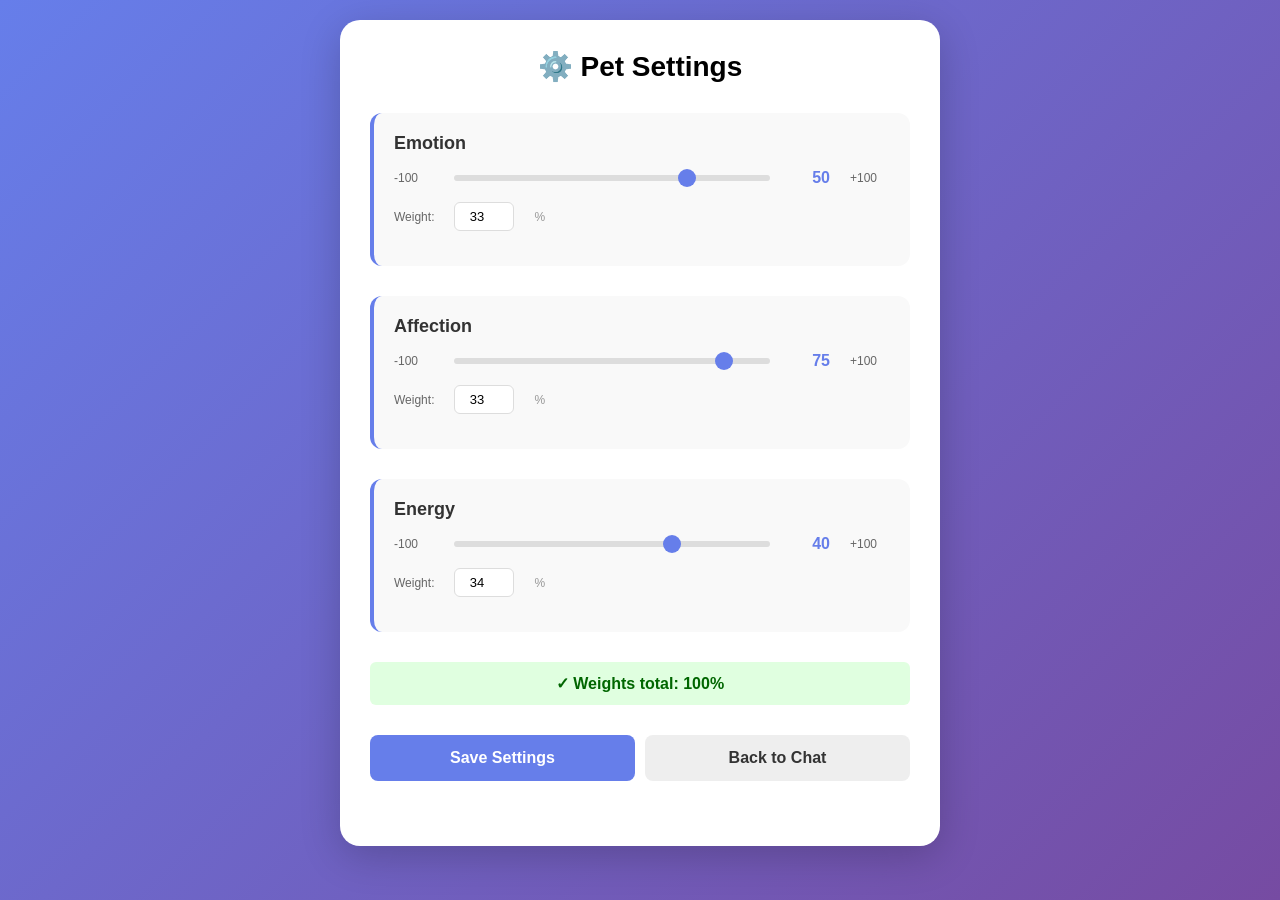
==== config-ui.html @ 9de70dff "init" ====
<!DOCTYPE html>
<html lang="en">
<head>
    <meta charset="UTF-8">
    <meta name="viewport" content="width=device-width, initial-scale=1.0">
    <title>AI Pet Settings</title>
    <style>
        * {
            margin: 0;
            padding: 0;
            box-sizing: border-box;
        }

        body {
            font-family: -apple-system, BlinkMacSystemFont, 'Segoe UI', Roboto, sans-serif;
            background: linear-gradient(135deg, #667eea 0%, #764ba2 100%);
            min-height: 100vh;
            padding: 20px;
        }

        .container {
            max-width: 600px;
            margin: 0 auto;
            background: white;
            border-radius: 20px;
            padding: 30px;
            box-shadow: 0 10px 40px rgba(0, 0, 0, 0.2);
        }

        h1 {
            font-size: 28px;
            margin-bottom: 30px;
            text-align: center;
        }

        .slider-group {
            margin-bottom: 30px;
            padding: 20px;
            background: #f9f9f9;
            border-radius: 12px;
            border-left: 4px solid #667eea;
        }

        .slider-group h2 {
            font-size: 18px;
            margin-bottom: 15px;
            color: #333;
        }

        .slider-row {
            display: flex;
            gap: 20px;
            align-items: center;
            margin-bottom: 15px;
        }

        .slider-row label {
            font-size: 12px;
            color: #666;
            min-width: 40px;
        }

        .slider-row input[type="range"] {
            flex: 1;
            height: 6px;
            border-radius: 3px;
            background: #ddd;
            outline: none;
            -webkit-appearance: none;
            appearance: none;
        }

        .slider-row input[type="range"]::-webkit-slider-thumb {
            -webkit-appearance: none;
            appearance: none;
            width: 18px;
            height: 18px;
            border-radius: 50%;
            background: #667eea;
            cursor: pointer;
        }

        .slider-row input[type="range"]::-moz-range-thumb {
            width: 18px;
            height: 18px;
            border-radius: 50%;
            background: #667eea;
            cursor: pointer;
            border: none;
        }

        .slider-value {
            min-width: 40px;
            text-align: right;
            font-weight: 600;
            color: #667eea;
        }

        .weight-input {
            width: 60px;
            padding: 6px;
            border: 1px solid #ddd;
            border-radius: 6px;
            text-align: center;
            font-size: 13px;
        }

        .weight-total {
            margin-top: 15px;
            padding: 12px;
            background: white;
            border-radius: 6px;
            text-align: center;
            font-weight: 600;
            color: #333;
        }

        .weight-total.error {
            background: #ffe0e0;
            color: #c00;
        }

        .weight-total.ok {
            background: #e0ffe0;
            color: #060;
        }

        .button-group {
            display: flex;
            gap: 10px;
            margin-top: 30px;
        }

        button {
            flex: 1;
            padding: 14px;
            border: none;
            border-radius: 8px;
            font-size: 16px;
            font-weight: 600;
            cursor: pointer;
            transition: all 0.2s;
        }

        .save-btn {
            background: #667eea;
            color: white;
        }

        .save-btn:hover {
            background: #5568d3;
        }

        .back-btn {
            background: #eee;
            color: #333;
        }

        .back-btn:hover {
            background: #ddd;
        }

        .status {
            text-align: center;
            margin-top: 15px;
            font-size: 13px;
            color: #666;
            min-height: 20px;
        }

        .status.success {
            color: #060;
        }
    </style>
</head>
<body>
    <div class="container">
        <h1>⚙️ Pet Settings</h1>

        <div id="sliderContainer"></div>

        <div class="button-group">
            <button class="save-btn" id="saveBtn">Save Settings</button>
            <button class="back-btn" id="backBtn">Back to Chat</button>
        </div>

        <div class="status" id="status"></div>
    </div>

    <script src="config-ui.js"></script>
</body>
</html>
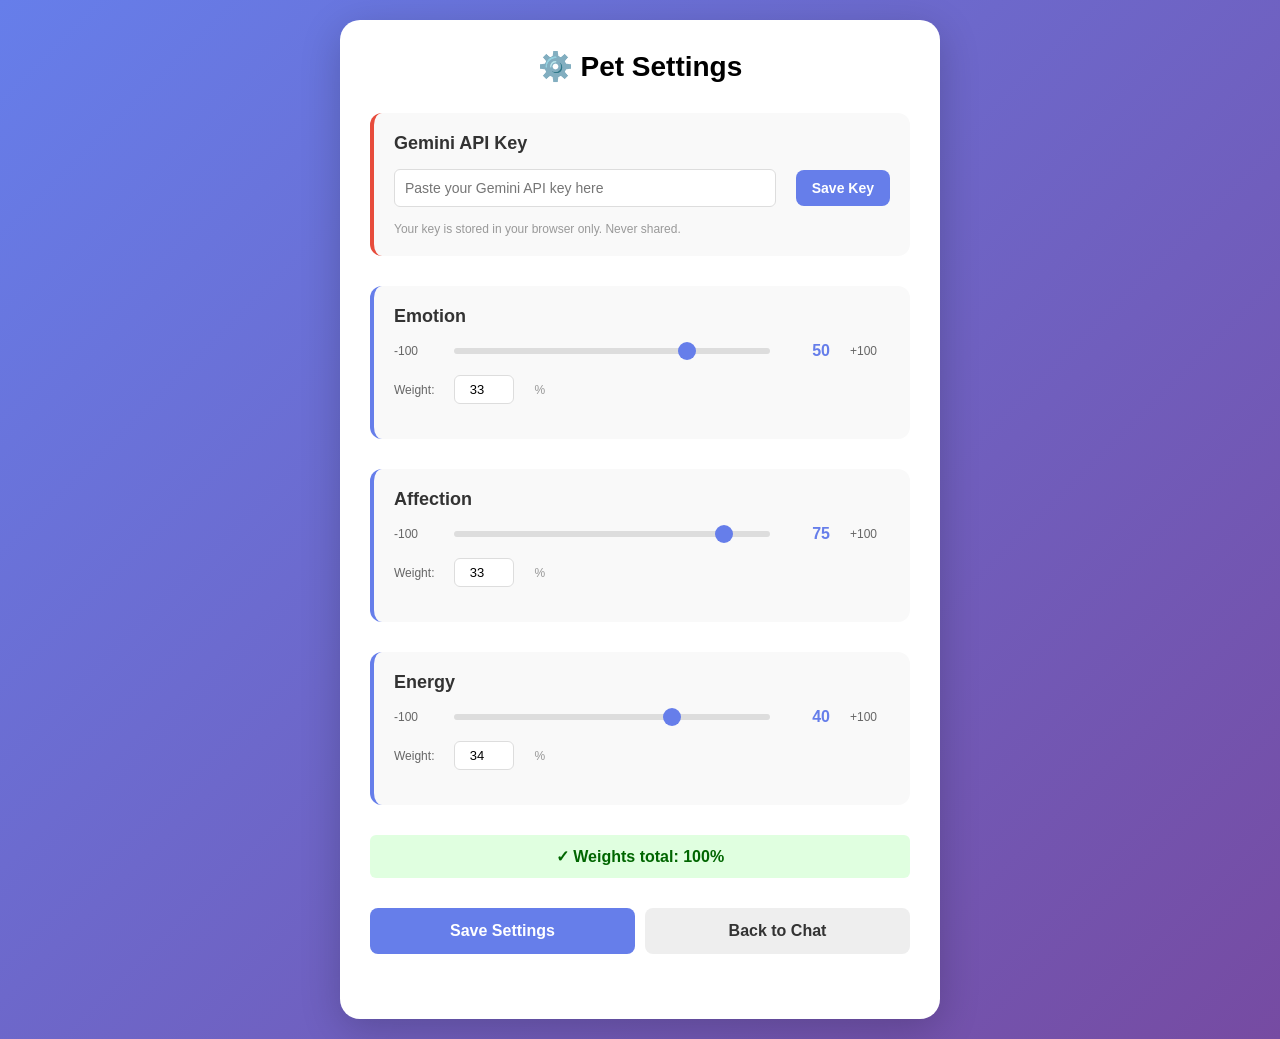
==== commit 336ef6e6: "Fix broken app: API format, key storage, config persistence, chat memory - Fix Gemini API request bo" ====
--- a/config-ui.html
+++ b/config-ui.html
@@ -177,6 +177,20 @@
     <div class="container">
         <h1>⚙️ Pet Settings</h1>
 
+        <div class="slider-group" style="border-left-color: #e74c3c;">
+            <h2>Gemini API Key</h2>
+            <div class="slider-row">
+                <input
+                    type="password"
+                    id="apiKeyInput"
+                    placeholder="Paste your Gemini API key here"
+                    style="flex: 1; padding: 10px; border: 1px solid #ddd; border-radius: 6px; font-size: 14px;"
+                >
+                <button class="save-btn" id="saveApiKeyBtn" style="flex: none; padding: 10px 16px; font-size: 14px;">Save Key</button>
+            </div>
+            <p style="color: #999; font-size: 12px; margin-top: 8px;">Your key is stored in your browser only. Never shared.</p>
+        </div>
+
         <div id="sliderContainer"></div>
 
         <div class="button-group">
